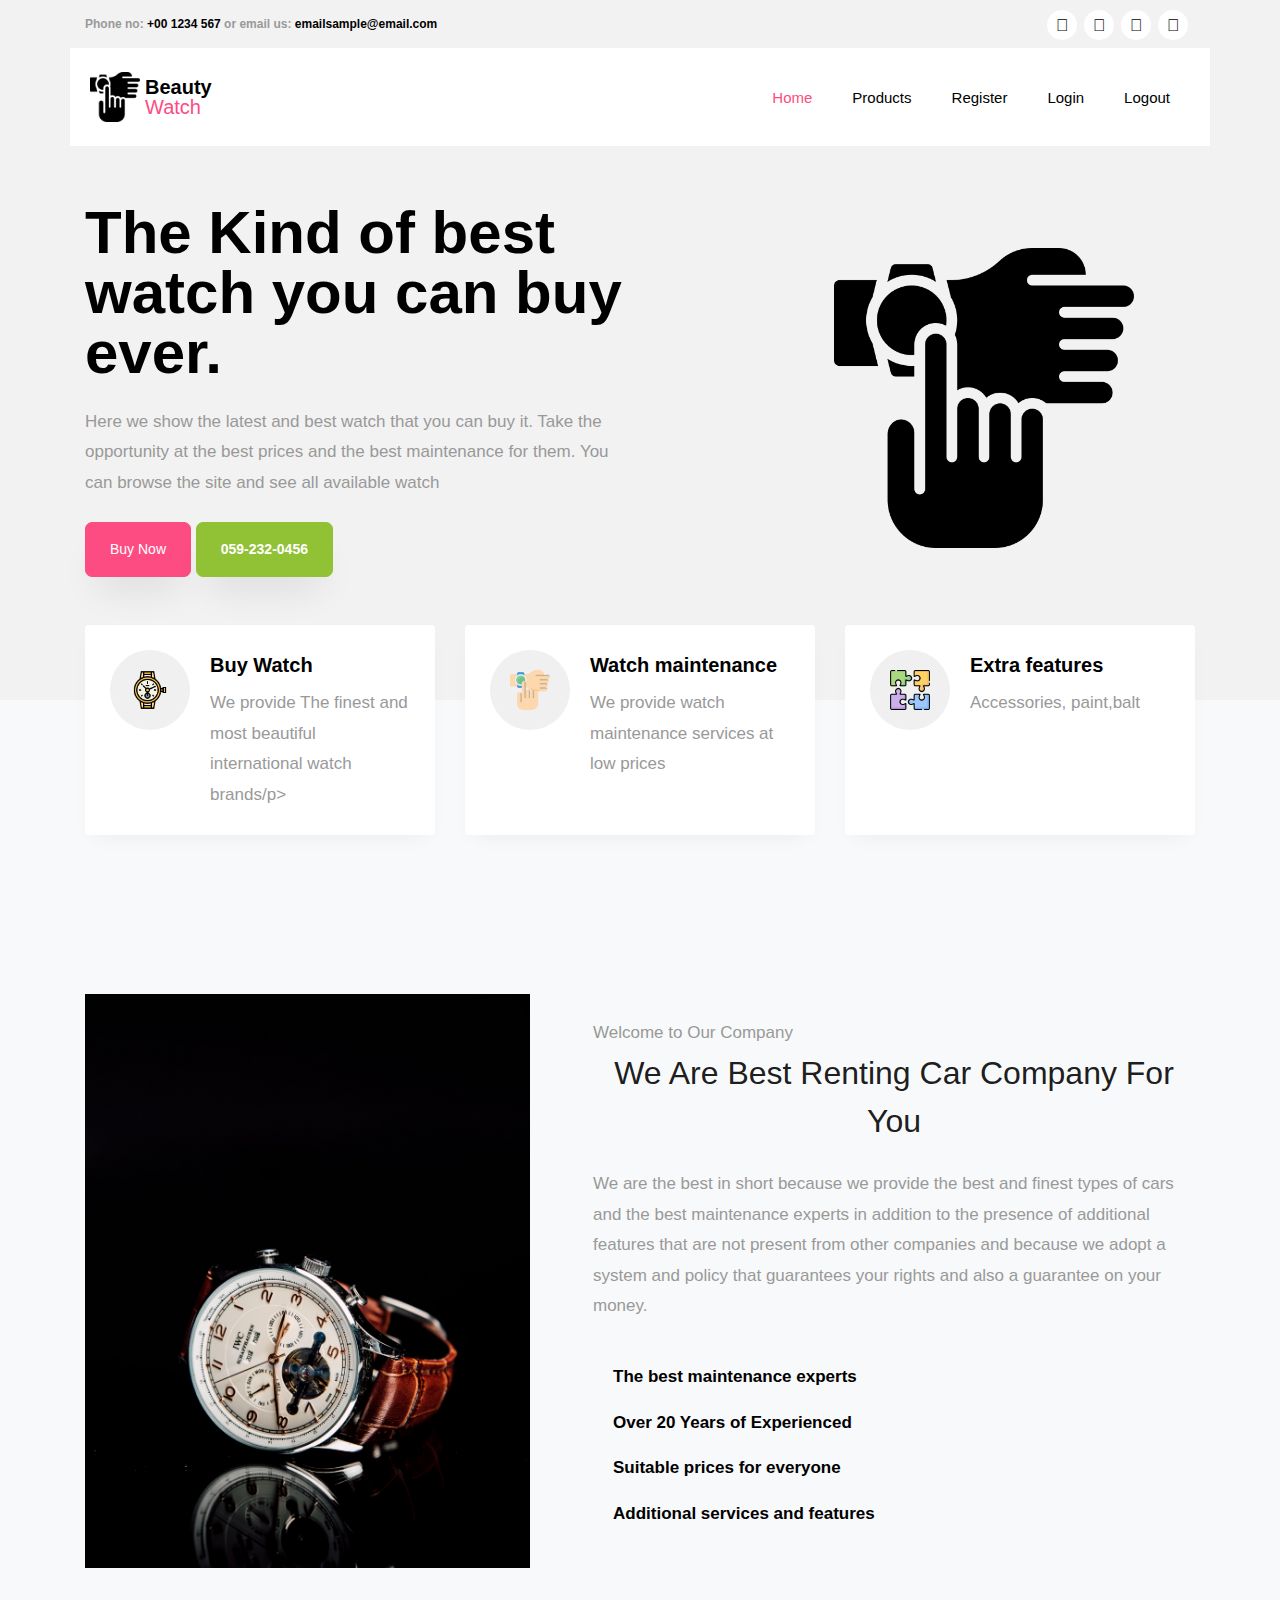
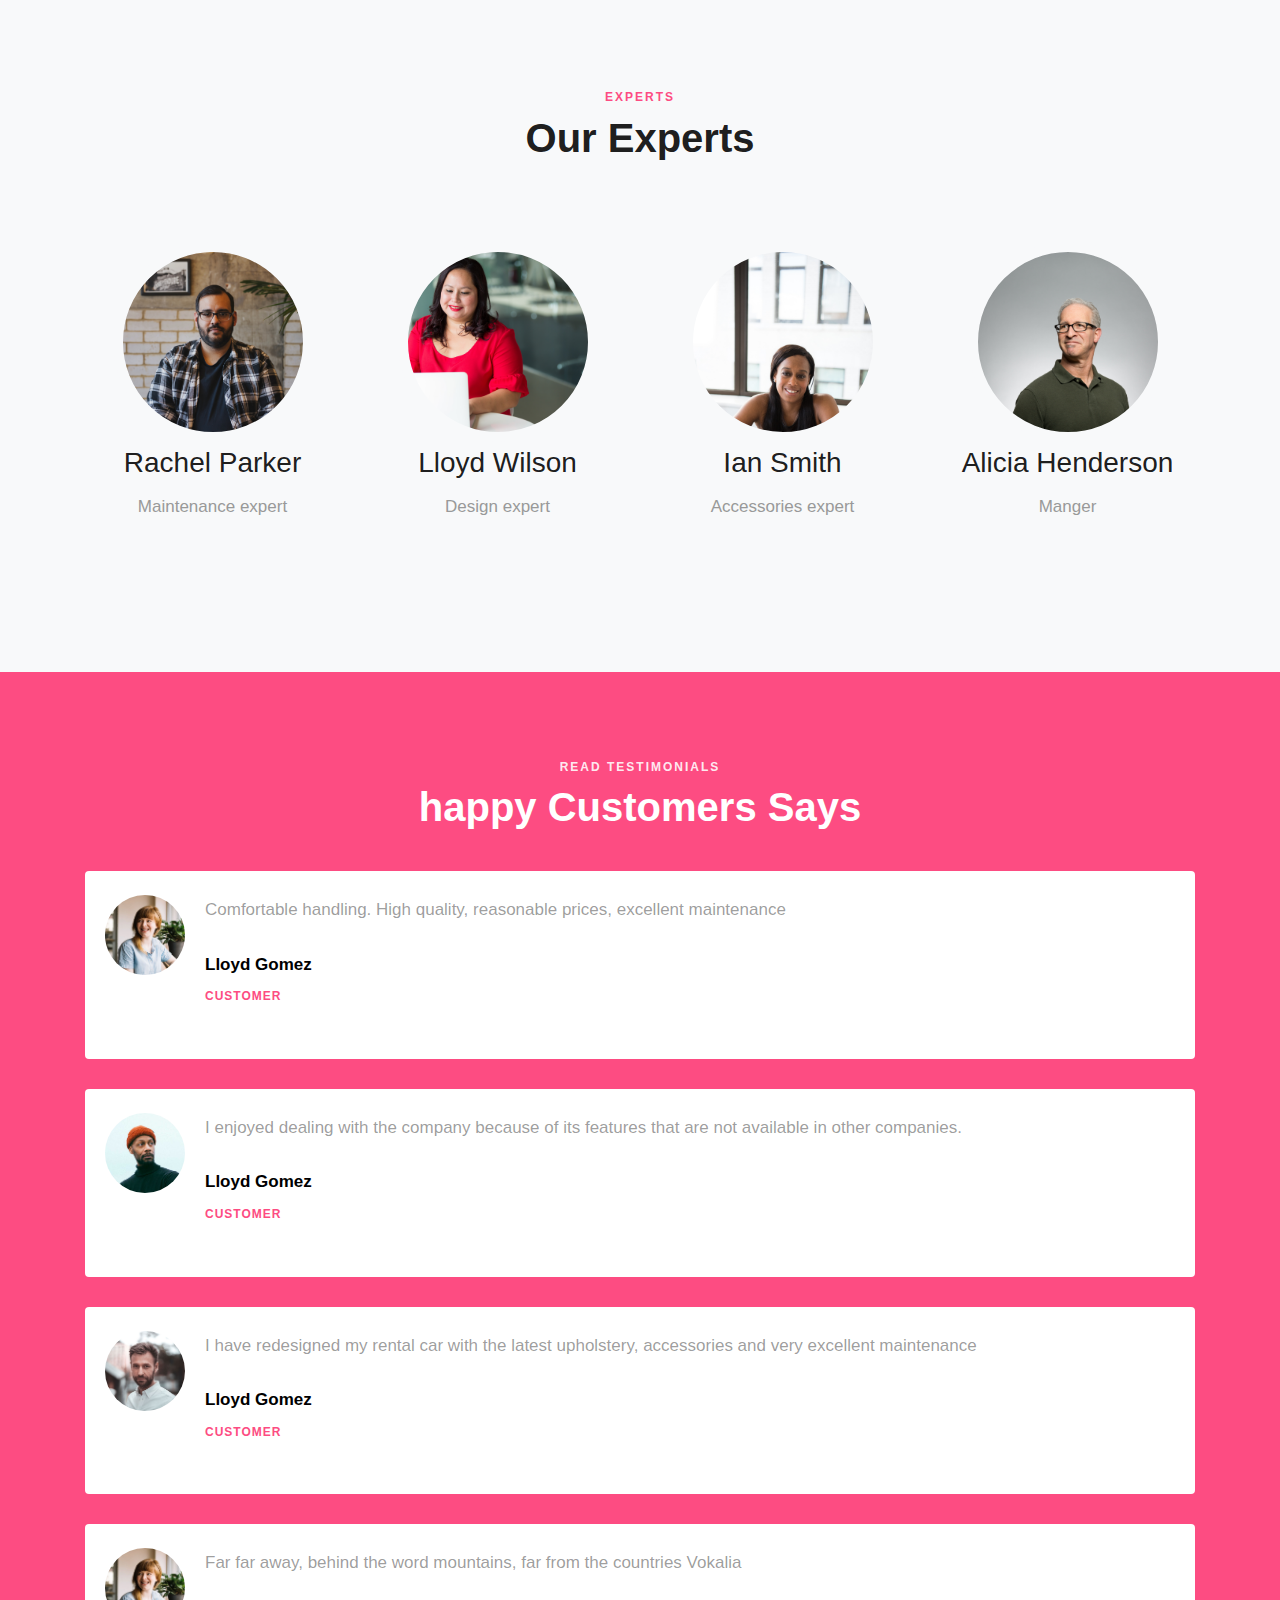
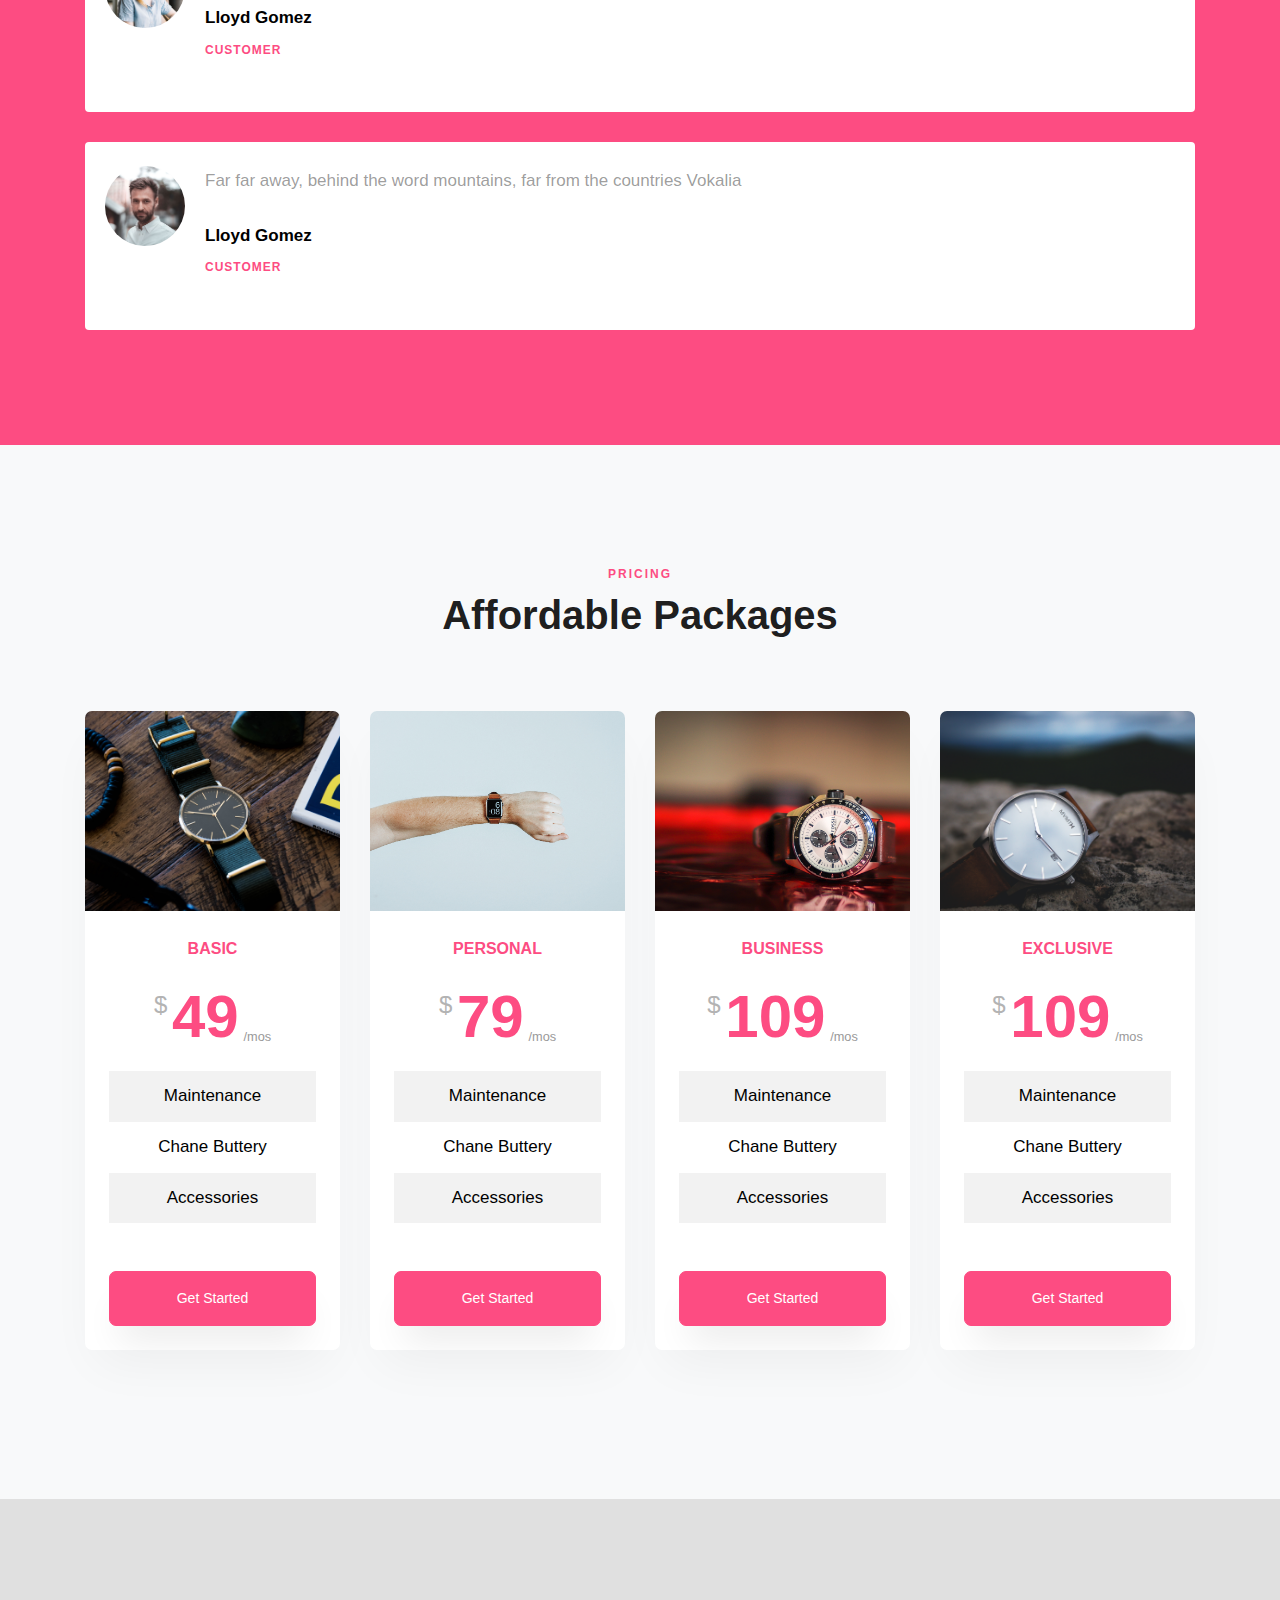
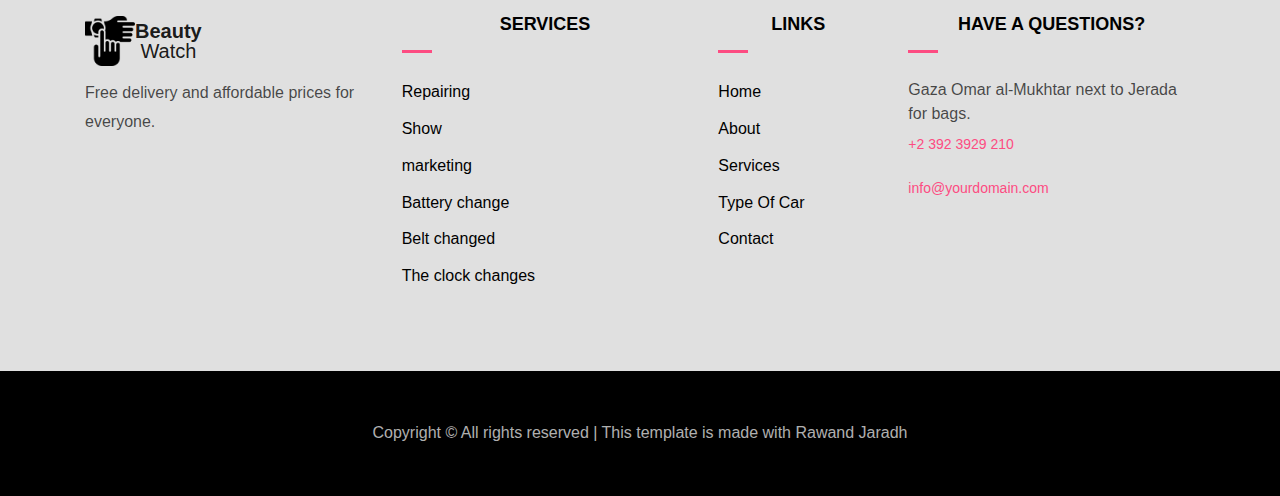
==== index.html @ 332c2b8e "home page" ====
<!DOCTYPE html>
<html lang="en">
<head>
    <meta charset="UTF-8">
    <meta name="viewport" content="width=device-width, initial-scale=1.0">
    <title>Document</title>
    <link rel="stylesheet" href="css/animate.css">
    <link rel="stylesheet" href="css/flaticon.css">
    <link rel="stylesheet" href="css/fontawesome.min.css">
    <link rel="stylesheet" href="css/bootstrap.min.css">
    <link rel="stylesheet" href="css/style.css">
</head>
<body>
    
    <div class="wrap">
		<div class="container">
			<div class="row justify-content-between">
				<div class="col-12 col-md d-flex align-items-center">
					<p class="mb-0 phone"><span class="mailus">Phone no:</span> <a href="#">+00 1234 567</a> or <span class="mailus">email us:</span> <a href="#">emailsample@email.com</a></p>
				</div>
				<div class="col-12 col-md d-flex justify-content-md-end">
					<div class="social-media">
						<p class="mb-0 d-flex">
							<a href="#" class="d-flex align-items-center justify-content-center"><span class="fa fa-facebook"><i class="sr-only">Facebook</i></span></a>
							<a href="#" class="d-flex align-items-center justify-content-center"><span class="fa fa-twitter"><i class="sr-only">Twitter</i></span></a>
							<a href="#" class="d-flex align-items-center justify-content-center"><span class="fa fa-instagram"><i class="sr-only">Instagram</i></span></a>
							<a href="#" class="d-flex align-items-center justify-content-center"><span class="fa fa-dribbble"><i class="sr-only">Dribbble</i></span></a>
						</p>
					</div>
				</div>
			</div>
		</div>
	</div>
    <nav class="navbar navbar-expand-lg navbar-dark ftco_navbar bg-dark ftco-navbar-light" id="ftco-navbar">
		<div class="container">
			<a class="navbar-brand d-flex align-items-center" href="index.html"><img src="images/v6.png" style="height:50px; width:50px;"><h1>Beauty<span style="font-size:20px">Watch</span></h1></a>
			<button class="navbar-toggler" type="button" data-toggle="collapse" data-target="#ftco-nav" aria-controls="ftco-nav" aria-expanded="false" aria-label="Toggle navigation">
				<span class="oi oi-menu"></span> Menu
			</button>

			<div class="collapse navbar-collapse" id="ftco-nav">
				<ul class="navbar-nav ml-auto">
					<li class="nav-item active"><a href="index.html" class="nav-link">Home</a></li>
					<li class="nav-item"><a href="product.html" class="nav-link">Products</a></li>
                    <li class="nav-item"><a href="register.html" class="nav-link">Register</a></li>
					<li class="nav-item"><a href="login.html" class="nav-link">Login</a></li>
					<li class="nav-item"><a href="" class="nav-link">Logout</a></li>


				</ul>
			</div>
		</div>
	</nav>


	<section class="hero-wrap js-fullheight" data-stellar-background-ratio="0.5">
		<div class="overlay"></div>
		<div class="container">
			<div class="row no-gutters slider-text js-fullheight align-items-center" data-scrollax-parent="true">
				<div class="col-lg-6 pt-md-5">
					<div class="mt-5">
						<h1 class="mb-4">The Kind of best watch you can buy ever.</h1>
						<p class="mb-4">Here we show the latest and best watch that you can buy it. Take the opportunity  at the best prices and the best maintenance for them. You can browse the site and see all available watch</p>
						<p><a href="#" class="btn btn-primary py-3 px-4">Buy Now</a> <a href="#" class="btn btn-secondary py-3 px-4 font-weight-bold">059-232-0456</a></p>
					</div>
				</div>
				<div class="col-lg-6 pt-md-5">
					<div class="mt-5">
						<img src="images/v6.png" style="height:300pxpx;width:300px;margin-left:35%">
					</div>
				</div>
			</div>
		</div>
	</section>
    <section class="ftco-section bg-light ftco-no-pt intro">
		<div class="container">
			<div class="row">
				<div class="col-md-4 d-flex align-self-stretch">
					<div class="d-block services d-flex justify-content-between">
						<div class="icon d-flex align-items-center justify-content-center">
						<img src="images/v1.png" style="height:40px; width:40px;">
						</div>
						<div class="media-body">
							<h3 class="heading">Buy Watch</h3>
							<p class="mb-0">We provide The finest and most beautiful international watch brands/p>
							<!-- <a href="#" class="btn-custom d-flex align-items-center justify-content-center"><span class="fa fa-chevron-right"></span><i class="sr-only">Read more</i></a> -->
						</div>
					</div>      
				</div>
				<div class="col-md-4 d-flex align-self-stretch">
					<div class="d-block services d-flex justify-content-between">
						<div class="icon d-flex align-items-center justify-content-center">
						<img src="images/v4.png" style="height:40px; width:40px;">
						</div>
						<div class="media-body">
							<h3 class="heading">Watch maintenance</h3>
							<p class="mb-0">We provide watch maintenance services at low prices</p>
							<!-- <a href="#" class="btn-custom d-flex align-items-center justify-content-center"><span class="fa fa-chevron-right"></span><i class="sr-only">Read more</i></a> -->
						</div>
					</div>    
				</div>
				<div class="col-md-4 d-flex align-self-stretch">
					<div class="d-block services d-flex justify-content-between">
						<div class="icon d-flex align-items-center justify-content-center">
						<img src="images/feature.png" style="height:40px; width:40px;">
						</div>
						<div class="media-body">
							<h3 class="heading">Extra features</h3>
							<p class="mb-0">Accessories, paint,balt</p>
							<!-- <a href="#" class="btn-custom d-flex align-items-center justify-content-center"><span class="fa fa-chevron-right"></span><i class="sr-only">Read more</i></a> -->
						</div>
					</div>      
				</div>
			</div>
		</div>
    </section>
    
    <section class="ftco-counter img ftco-section ftco-no-pt ftco-no-pb bg-light">
		<div class="container">
			<div class="row d-flex">
				<div class="col-md-6 col-lg-5 d-flex">
					<div class="img w-100 d-flex align-self-stretch align-items-center" style="background-image:url(images/w1.jpg);">
					</div>
				</div>
				<div class="col-md-6 col-lg-7 pl-lg-5">
					<div class="py-md-4">
						
								<span class="subheading">Welcome to Our Company</span>
								<h2 class="mb-4">We Are Best Renting Car Company For You <br> </h2>
								<p>We are the best in short because we provide the best and finest types of cars and the best maintenance experts in addition to the presence of additional features that are not present from other companies and because we adopt a system and policy that guarantees your rights and also a guarantee on your money.</p>
								<ul class="list-services">
									<li class="d-flex align-items-center">
										<div class=" d-flex align-items-center justify-content-center"></div>
										<p>The best maintenance experts</p>
									</li>
									<li class="d-flex align-items-center">
										
								<div class=" d-flex align-items-center justify-content-center"></div>
								
										<p>Over 20 Years of Experienced</p>
									</li>
									<li class="d-flex align-items-center">
										<div class=" d-flex align-items-center justify-content-center"></div>
										<p>Suitable prices for everyone</p>
									</li>
									<li class="d-flex align-items-center">
										<div class=" d-flex align-items-center justify-content-center"></div>
										<p>Additional services and features</p>
									</li>
								</ul>
							</div>
						</div>
				
			</div>
		</div>
	</section>

	<section class="ftco-section bg-light">
		<div class="container">
			<div class="row justify-content-center mb-5 pb-2">
				<div class="col-md-8 text-center heading-section">
					<span class="subheading">Experts</span>
					<h2 class="mb-4">Our Experts</h2>
				</div>
			</div>	
			<div class="row">
				<div class="col-md-6 col-lg-3">
					<div class="staff">
						<div class="img-wrap d-flex align-items-stretch">
							<div class="img align-self-stretch" style="background-image: url(images/soc.jpg);"></div>
						</div>
						<div class="text-center">
							<h3> Rachel Parker</h3>
							<span>Maintenance expert</span>
							
						</div>
					</div>
				</div>
				<div class="col-md-6 col-lg-3">
					<div class="staff">
						<div class="img-wrap d-flex align-items-stretch">
							<div class="img align-self-stretch" style="background-image: url(images/woman2.jpg);"></div>
						</div>
						<div class="text-center">
							<h3>Lloyd Wilson</h3>
							<span>Design expert</span>
							
						</div>
					</div>
				</div>
				<div class="col-md-6 col-lg-3">
					<div class="staff">
						<div class="img-wrap d-flex align-items-stretch">
							<div class="img align-self-stretch" style="background-image: url(images/woman1.jpg);"></div>
						</div>
						<div class="text-center">
							<h3>Ian Smith</h3>
							<span>Accessories expert</span>
							
						</div>
					</div>
				</div>
                <div class="col-md-6 col-lg-3">
					<div class="staff">
						<div class="img-wrap d-flex align-items-stretch">
							<div class="img align-self-stretch" style="background-image: url(images/manger.jpg);"></div>
						</div>
						<div class="text-center">
							<h3>Alicia Henderson</h3>
							<span>Manger</span>
							
						</div>
					</div>
				</div>
			</div>
		</div>
	</section>



	<section class="ftco-section testimony-section img">
		<div class="overlay"></div>
		<div class="container">
			<div class="row justify-content-center pb-3">
				<div class="col-md-7 text-center heading-section heading-section-white">
					<span class="subheading">Read testimonials</span>
					<h2 class="mb-4">happy Customers Says</h2>
				</div>
			</div>
			<div class="row justify-content-center">
				<div class="col-md-12">
					<div class="carousel-testimony">
						<div class="item">
							<div class="testimony-wrap py-4 pb-5 d-flex justify-content-between">
								<div class="user-img" style="background-image: url(images/person_1.jpg)">
									
								</div>
								<div class="text">
									<p class="mb-4">Comfortable handling. High quality, reasonable prices, excellent maintenance</p>
									<p class="name">Lloyd Gomez</p>
									<span class="position">Customer</span>
								</div>
							</div>
						</div>
						<div class="item">
							<div class="testimony-wrap py-4 pb-5 d-flex justify-content-between">
								<div class="user-img" style="background-image: url(images/person_2.jpg)">
									
								</div>
								<div class="text">
									<p class="mb-4">I enjoyed dealing with the company because of its features that are not available in other companies.</p>
									<p class="name">Lloyd Gomez</p>
									<span class="position">Customer</span>
								</div>
							</div>
						</div>
						<div class="item">
							<div class="testimony-wrap py-4 pb-5 d-flex justify-content-between">
								<div class="user-img" style="background-image: url(images/person_3.jpg)">
									
								</div>
								<div class="text">
									<p class="mb-4">I have redesigned my rental car with the latest upholstery, accessories and very excellent maintenance</p>
									<p class="name">Lloyd Gomez</p>
									<span class="position">Customer</span>
								</div>
							</div>
						</div>
						<div class="item">
							<div class="testimony-wrap py-4 pb-5 d-flex justify-content-between">
								<div class="user-img" style="background-image: url(images/person_1.jpg)">
									
								</div>
								<div class="text">
									<p class="mb-4">Far far away, behind the word mountains, far from the countries Vokalia</p>
									<p class="name">Lloyd Gomez</p>
									<span class="position">Customer</span>
								</div>
							</div>
						</div>
						<div class="item">
							<div class="testimony-wrap py-4 pb-5 d-flex justify-content-between">
								<div class="user-img" style="background-image: url(images/person_3.jpg)">
								
								</div>
								<div class="text">
									<p class="mb-4">Far far away, behind the word mountains, far from the countries Vokalia</p>
									<p class="name">Lloyd Gomez</p>
									<span class="position">Customer</span>
								</div>
							</div>
						</div>
					</div>
				</div>
			</div>
		</div>
	</section>

	<section class="ftco-section bg-light">
		<div class="container">
			<div class="row justify-content-center pb-5 mb-3">
				<div class="col-md-7 heading-section text-center">
					<span class="subheading">Pricing</span>
					<h2>Affordable Packages</h2>
				</div>
			</div>
			<div class="row">
				<div class="col-md-6 col-lg-3">
					<div class="block-7">
						<div class="img" style="background-image: url(images/t1.jpg);"></div>
						<div class="text-center p-4">
							<span class="excerpt d-block">Basic</span>
							<span class="price"><sup>$</sup> <span class="number">49</span> <sub>/mos</sub></span>
							
							<ul class="pricing-text mb-5">
								<li>Maintenance</li>
								<li>Chane Buttery</li>
								<li>Accessories</li>
								
							</ul>

							<a href="#" class="btn btn-primary d-block px-3 py-3">Get Started</a>
						</div>
					</div>
				</div>
				<div class="col-md-6 col-lg-3">
					<div class="block-7">
						<div class="img" style="background-image: url(images/t2.jpg);"></div>
						<div class="text-center p-4">
							<span class="excerpt d-block">Personal</span>
							<span class="price"><sup>$</sup> <span class="number">79</span> <sub>/mos</sub></span>
							
							<ul class="pricing-text mb-5">
								<li>Maintenance</li>
								<li>Chane Buttery</li>
								<li>Accessories</li>
								
							</ul>

							<a href="#" class="btn btn-primary d-block px-3 py-3">Get Started</a>
						</div>
					</div>
				</div>
				<div class="col-md-6 col-lg-3">
					<div class="block-7">
						<div class="img" style="background-image: url(images/t3.jpg);"></div>
						<div class="text-center p-4">
							<span class="excerpt d-block">Business</span>
							<span class="price"><sup>$</sup> <span class="number">109</span> <sub>/mos</sub></span>
							
							<ul class="pricing-text mb-5">
								<li>Maintenance</li>
								<li>Chane Buttery</li>
								<li>Accessories</li>
							
							</ul>

							<a href="#" class="btn btn-primary d-block px-3 py-3">Get Started</a>
						</div>
					</div>
				</div>
				<div class="col-md-6 col-lg-3">
					<div class="block-7">
						<div class="img" style="background-image: url(images/t4.jpg);"></div>
						<div class="text-center p-4">
							<span class="excerpt d-block">Exclusive</span>
							<span class="price"><sup>$</sup> <span class="number">109</span> <sub>/mos</sub></span>
							
							<ul class="pricing-text mb-5">
								<li>Maintenance</li>
								<li>Chane Buttery</li>
								<li>Accessories</li>
							
							</ul>

							<a href="#" class="btn btn-primary d-block px-3 py-3">Get Started</a>
						</div>
					</div>
				</div>
			</div>
		</div>
	</section>


    <footer class="ftco-footer">
		<div class="container mb-5 pb-4">
			<div class="row">
				<div class="col-lg col-md-6">
					<div class="ftco-footer-widget">
						<h2 class="logo d-flex align-items-center">
							<a href="#" class="d-flex align-items-center">
							<a class="navbar-brand d-flex align-items-center"><img src="images/v6.png" style="height:50px; width:50px;"><h1>Beauty<span style="font-size:20px">Watch</span></h1></a>
							
						
						</h2>
						<p>Free delivery and affordable prices for everyone.</p>
						
					</div>
				</div>

				<div class="col-lg col-md-6">
					<div class="ftco-footer-widget">
						<h2 class="ftco-heading-2">Services</h2>
						<ul class="list-unstyled">
						<li><a href="#">Repairing</a></li>
        <li><a href="#">Show</a></li>
        <li><a href="#">marketing</a></li>
        <li><a href="#">Battery change</a></li>
        <li><a href="#">Belt changed</a></li>
        <li><a href="#">The clock changes</a></li>
						</ul>
					</div>
				</div>

				<div class="col-lg-2 col-md-6">
					<div class="ftco-footer-widget">
						<h2 class="ftco-heading-2">Links</h2>
						<ul class="list-unstyled">
							<li><a href="#">Home</a></li>
							<li><a href="#">About</a></li>
							<li><a href="#">Services</a></li>
							
							<li><a href="#">Type Of Car</a></li>
							<li><a href="#">Contact</a></li>
						</ul>
					</div>
				</div>

				<div class="col-lg col-md-6">
					<div class="ftco-footer-widget">
						<h2 class="ftco-heading-2">Have a Questions?</h2>
						<div class="block-23 mb-3">
							<ul>
								<li><span class="text">Gaza Omar al-Mukhtar next to Jerada for bags.</span></li>
								<li><a href="#"><span class="text">+2 392 3929 210</span></a></li>
								<li><a href="#"><span class="text">info@yourdomain.com</span></a></li>
							</ul>
						</div>
					</div>
				</div>
			</div>
		</div>
		<div class="container-fluid bg-primary py-5">
			<div class="row">
				<div class="col-md-12 text-center">
					
					<p class="mb-0">
						Copyright &copy; All rights reserved | This template is made with Rawand Jaradh</a>
						</p>
					</div>
				</div>
			</div>
		</footer>
		
    <script src="js/jquery-3.2.1.min.js"></script>
    <script src="js/bootstrap.min.js"></script>
    <script src="js/main.js"></script>
</body>
</html>
---- css/flaticon.css ----
/*
  	Flaticon icon font: Flaticon
  	Creation date: 04/01/2019 13:45
  	*/


@font-face {
  font-family: "Flaticon";
  src: url("../fonts/flaticon/font/Flaticon.eot");
  src: url("../fonts/flaticon/font/Flaticon.eot?#iefix") format("embedded-opentype"),
       url("../fonts/flaticon/font/Flaticon.woff") format("woff"),
       url("../fonts/flaticon/font/Flaticon.ttf") format("truetype"),
       url("../fonts/flaticon/font/Flaticon.svg#Flaticon") format("svg");
  font-weight: normal;
  font-style: normal;
}

@media screen and (-webkit-min-device-pixel-ratio:0) {
  @font-face {
    font-family: "Flaticon";
    src: url("../fonts/flaticon/font/Flaticon.svg#Flaticon") format("svg");
  }
}

[class^="flaticon-"]:before, [class*=" flaticon-"]:before,
[class^="flaticon-"]:after, [class*=" flaticon-"]:after {   
  font-family: Flaticon;
  font-style: normal;
  font-weight: normal;
  font-variant: normal;
  text-transform: none;
  line-height: 1;

  /* Better Font Rendering =========== */
  -webkit-font-smoothing: antialiased;
  -moz-osx-font-smoothing: grayscale;
}

.flaticon-stethoscope:before { content: "\f100"; }
.flaticon-pet:before { content: "\f101"; }
.flaticon-cat:before { content: "\f102"; }
.flaticon-house:before { content: "\f103"; }
.flaticon-veterinary:before { content: "\f104"; }
.flaticon-dog-training:before { content: "\f105"; }
.flaticon-dog:before { content: "\f106"; }
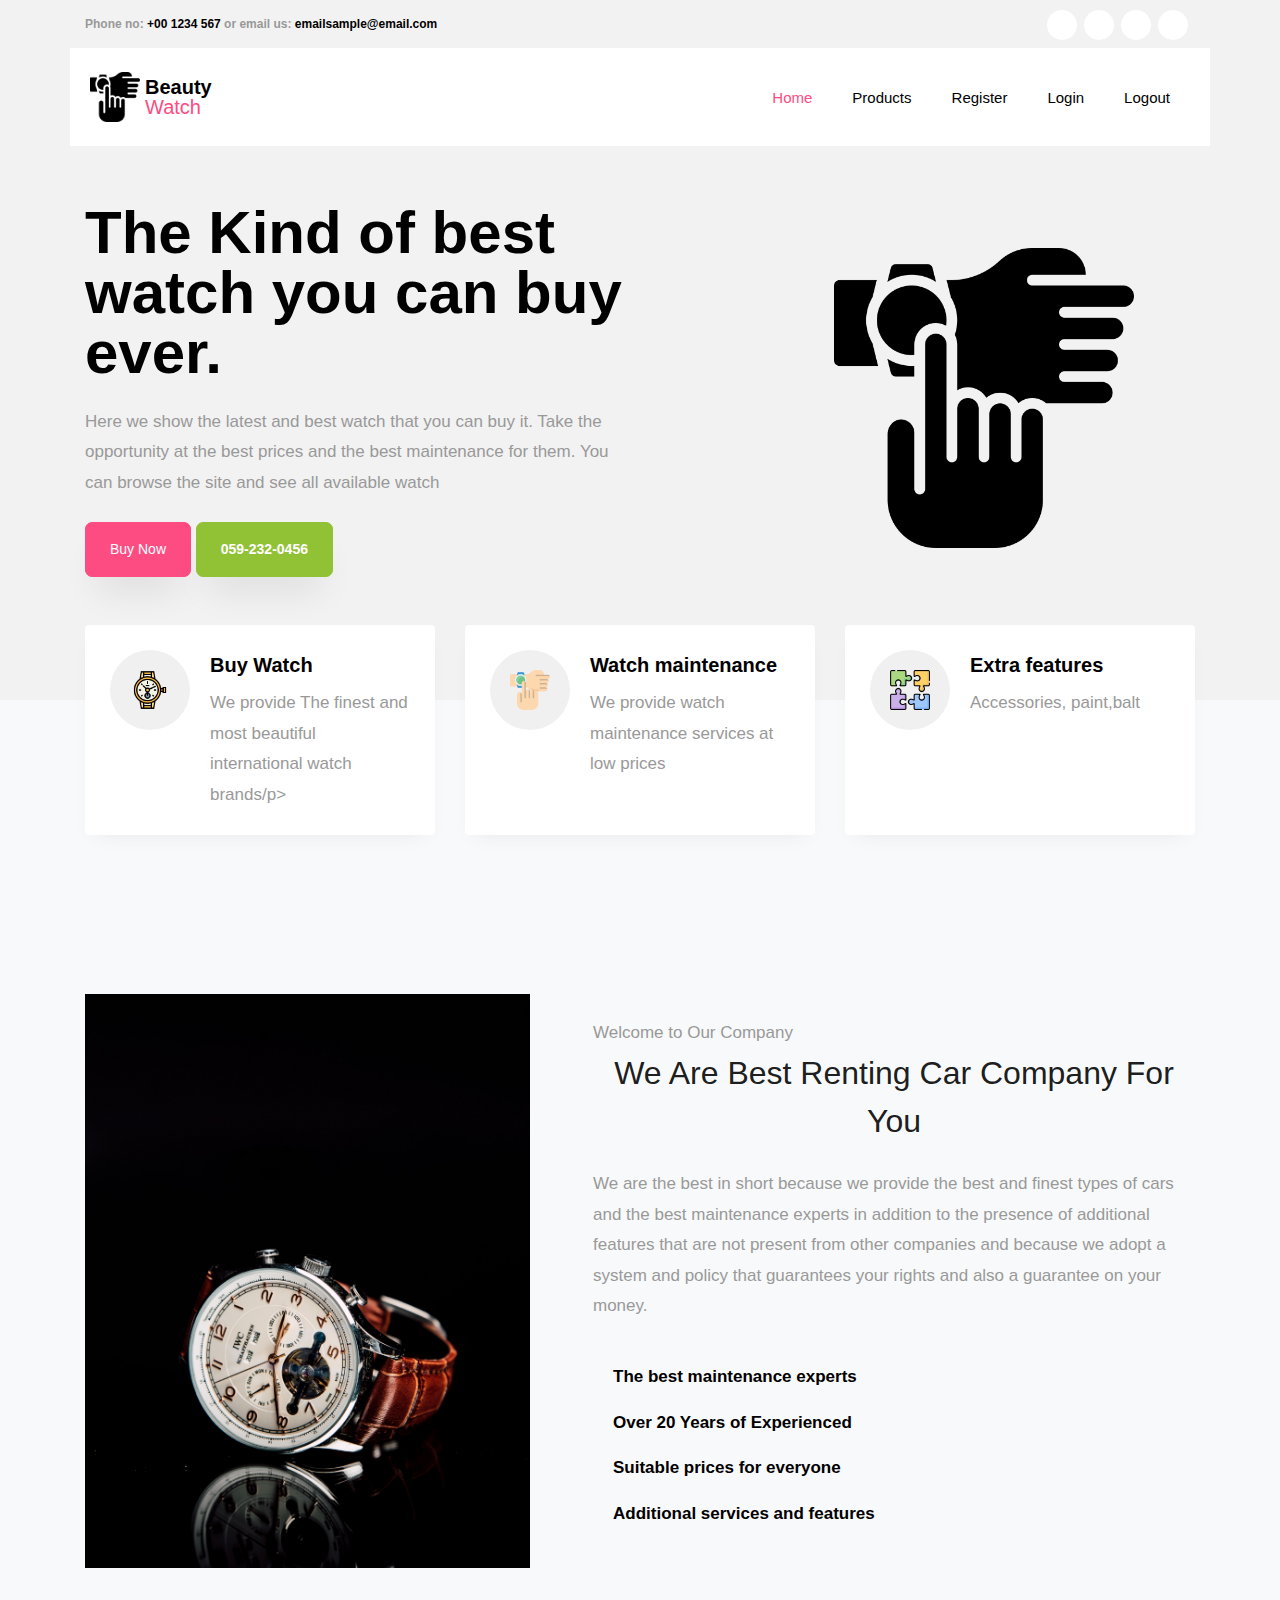
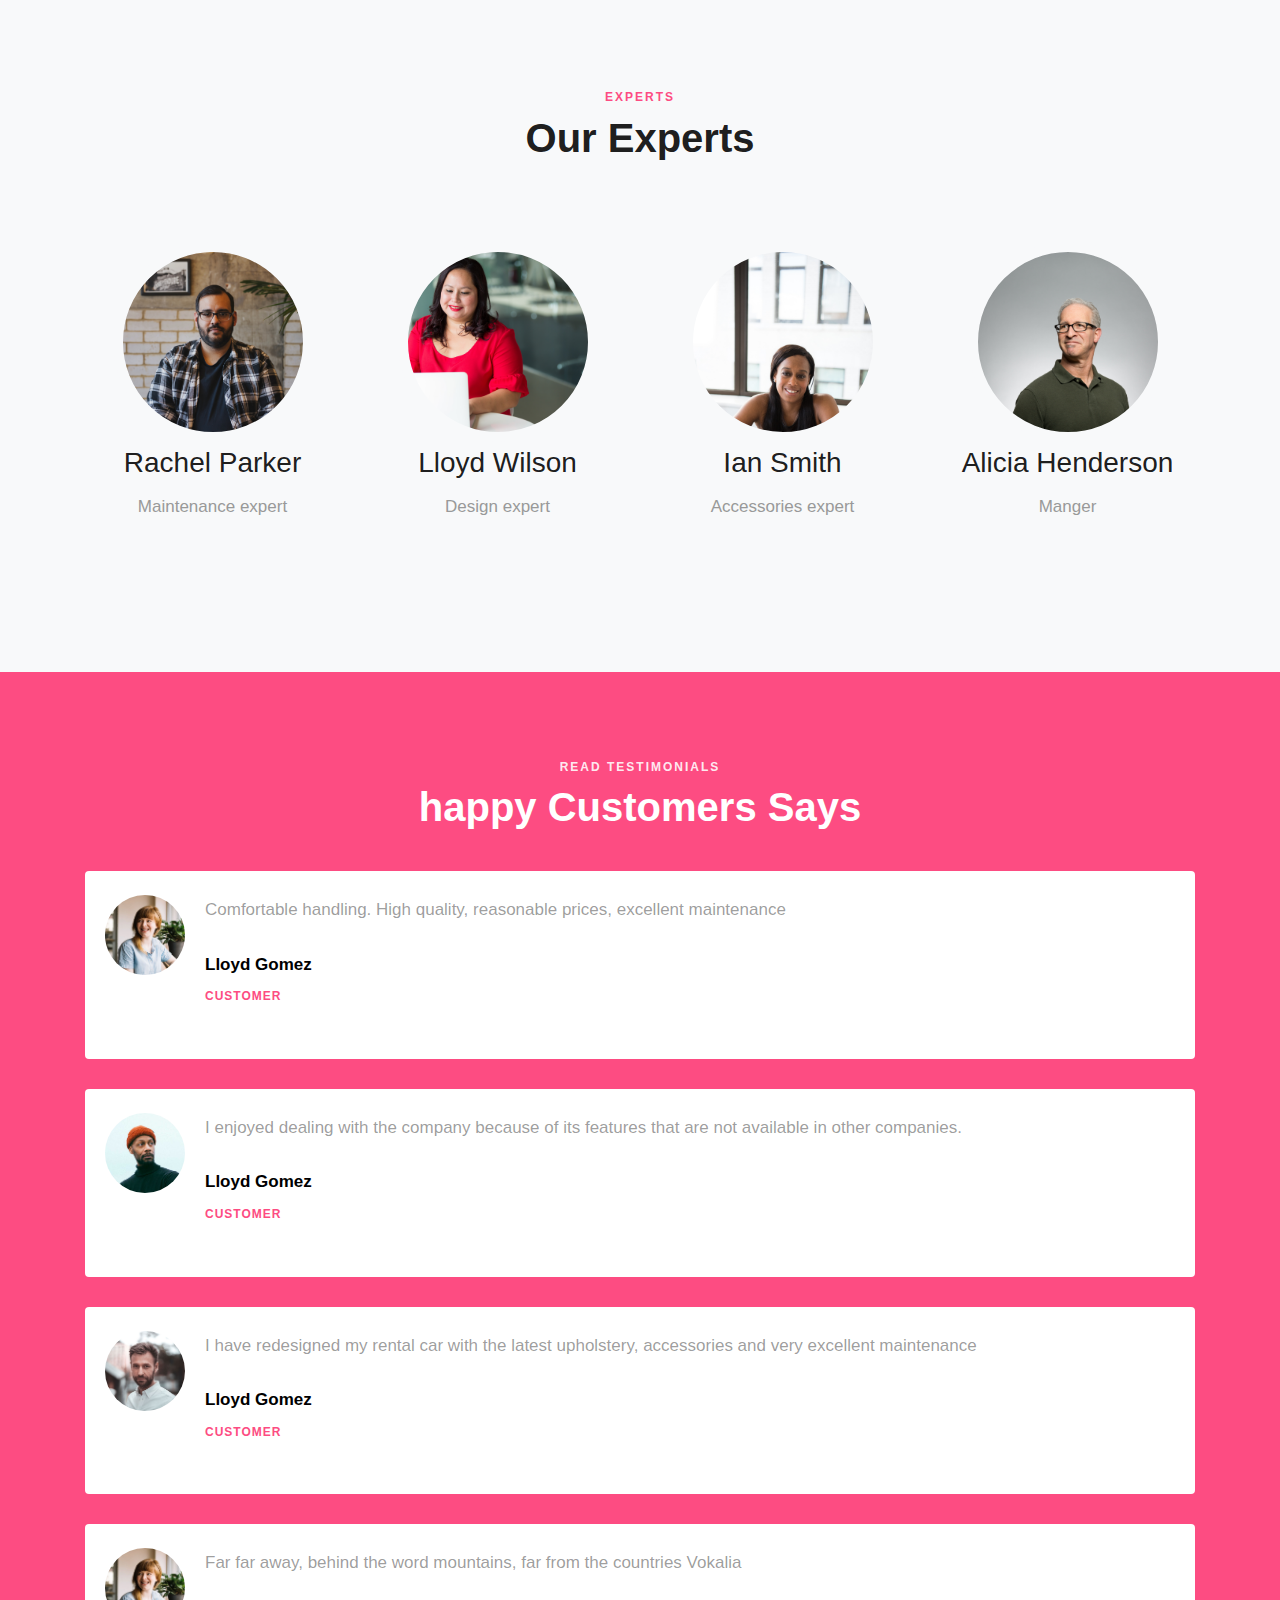
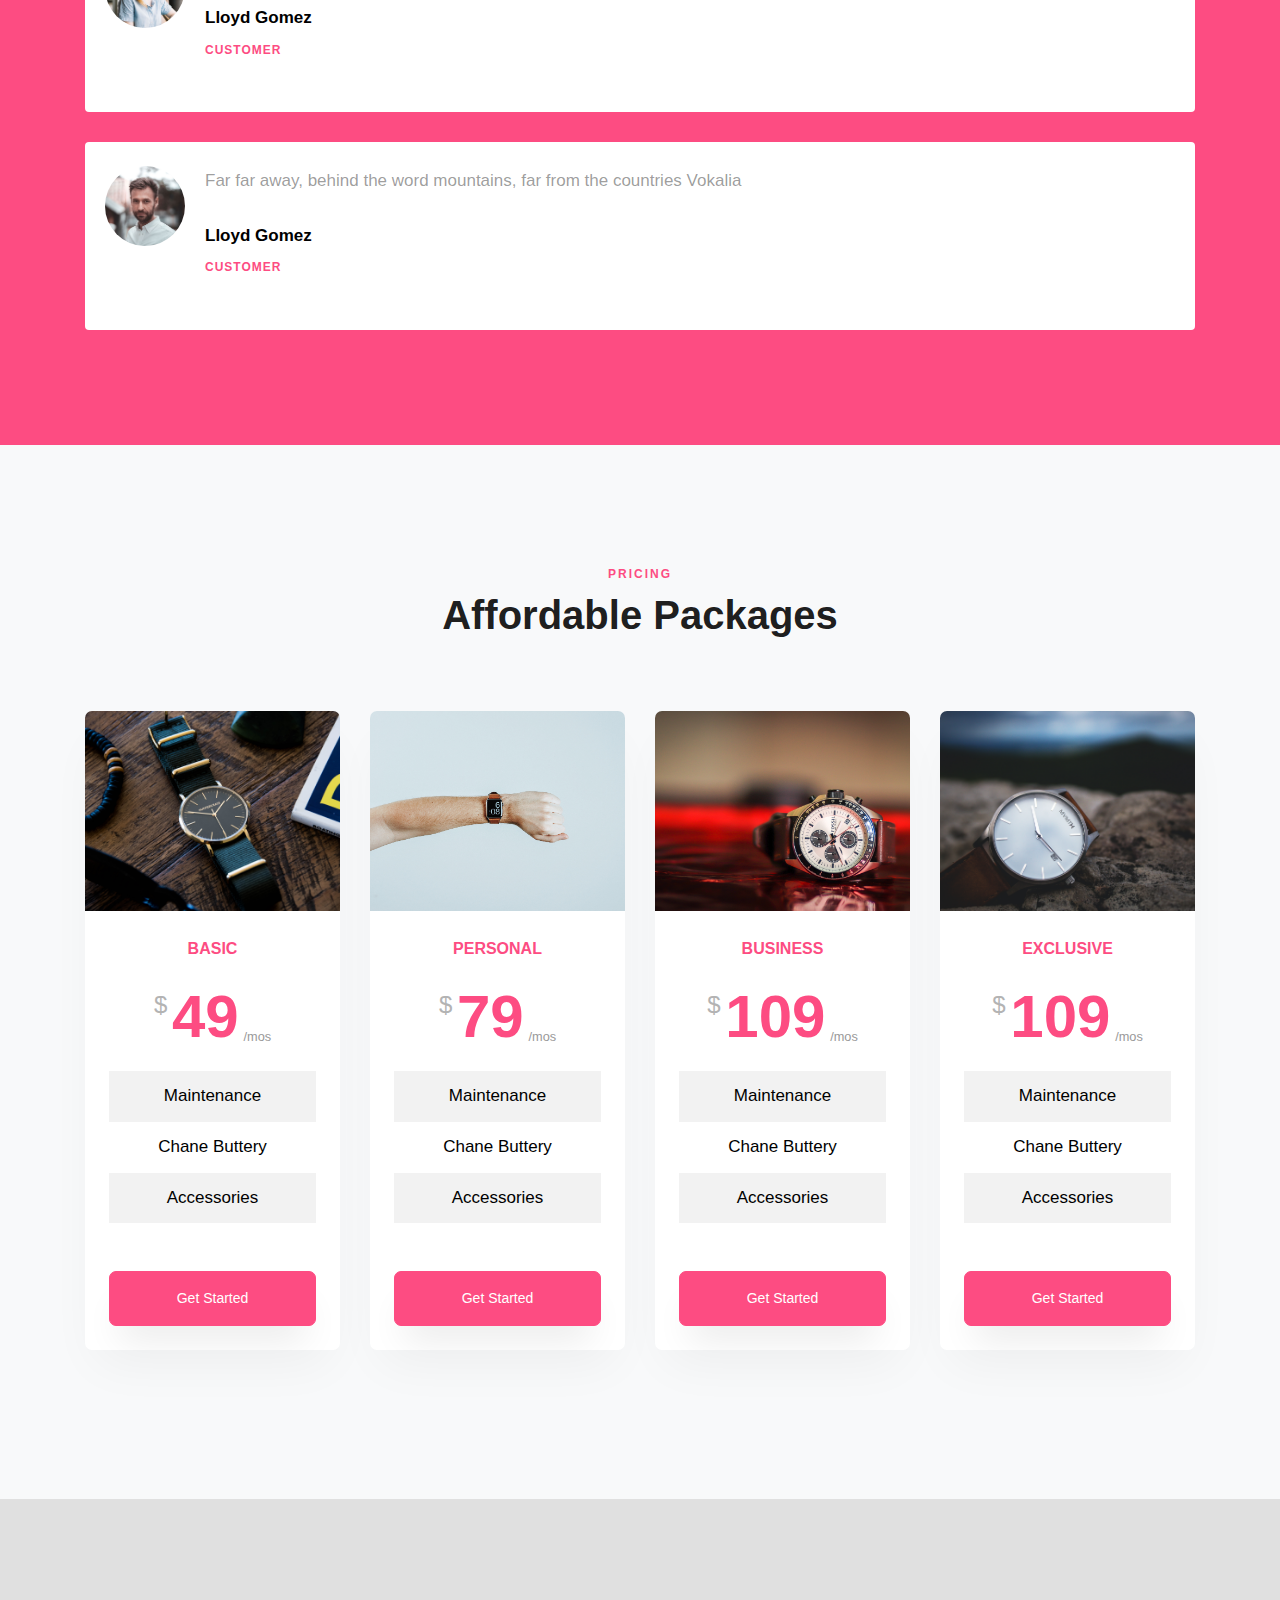
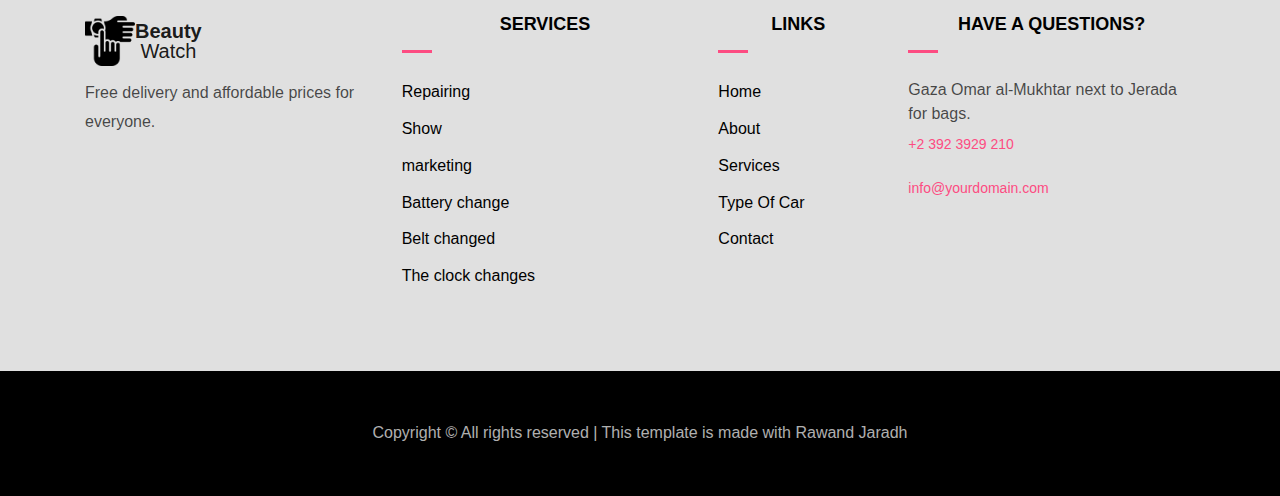
==== commit ba63e2fa: "new edit" ====
--- a/index.html
+++ b/index.html
@@ -4,9 +4,7 @@
     <meta charset="UTF-8">
     <meta name="viewport" content="width=device-width, initial-scale=1.0">
     <title>Document</title>
-    <link rel="stylesheet" href="css/animate.css">
-    <link rel="stylesheet" href="css/flaticon.css">
-    <link rel="stylesheet" href="css/fontawesome.min.css">
+    
     <link rel="stylesheet" href="css/bootstrap.min.css">
     <link rel="stylesheet" href="css/style.css">
 </head>
@@ -40,10 +38,10 @@
 
 			<div class="collapse navbar-collapse" id="ftco-nav">
 				<ul class="navbar-nav ml-auto">
-					<li class="nav-item active"><a href="index.html" class="nav-link">Home</a></li>
-					<li class="nav-item"><a href="product.html" class="nav-link">Products</a></li>
-                    <li class="nav-item"><a href="register.html" class="nav-link">Register</a></li>
-					<li class="nav-item"><a href="login.html" class="nav-link">Login</a></li>
+					<li class="nav-item active"><a href="./index.html" class="nav-link">Home</a></li>
+					<li class="nav-item"><a href="./productPage.html" class="nav-link">Products</a></li>
+                    <li class="nav-item"><a href="./folder/register.html" class="nav-link">Register</a></li>
+					<li class="nav-item"><a href="./folder/login.html" class="nav-link">Login</a></li>
 					<li class="nav-item"><a href="" class="nav-link">Logout</a></li>
 
 
